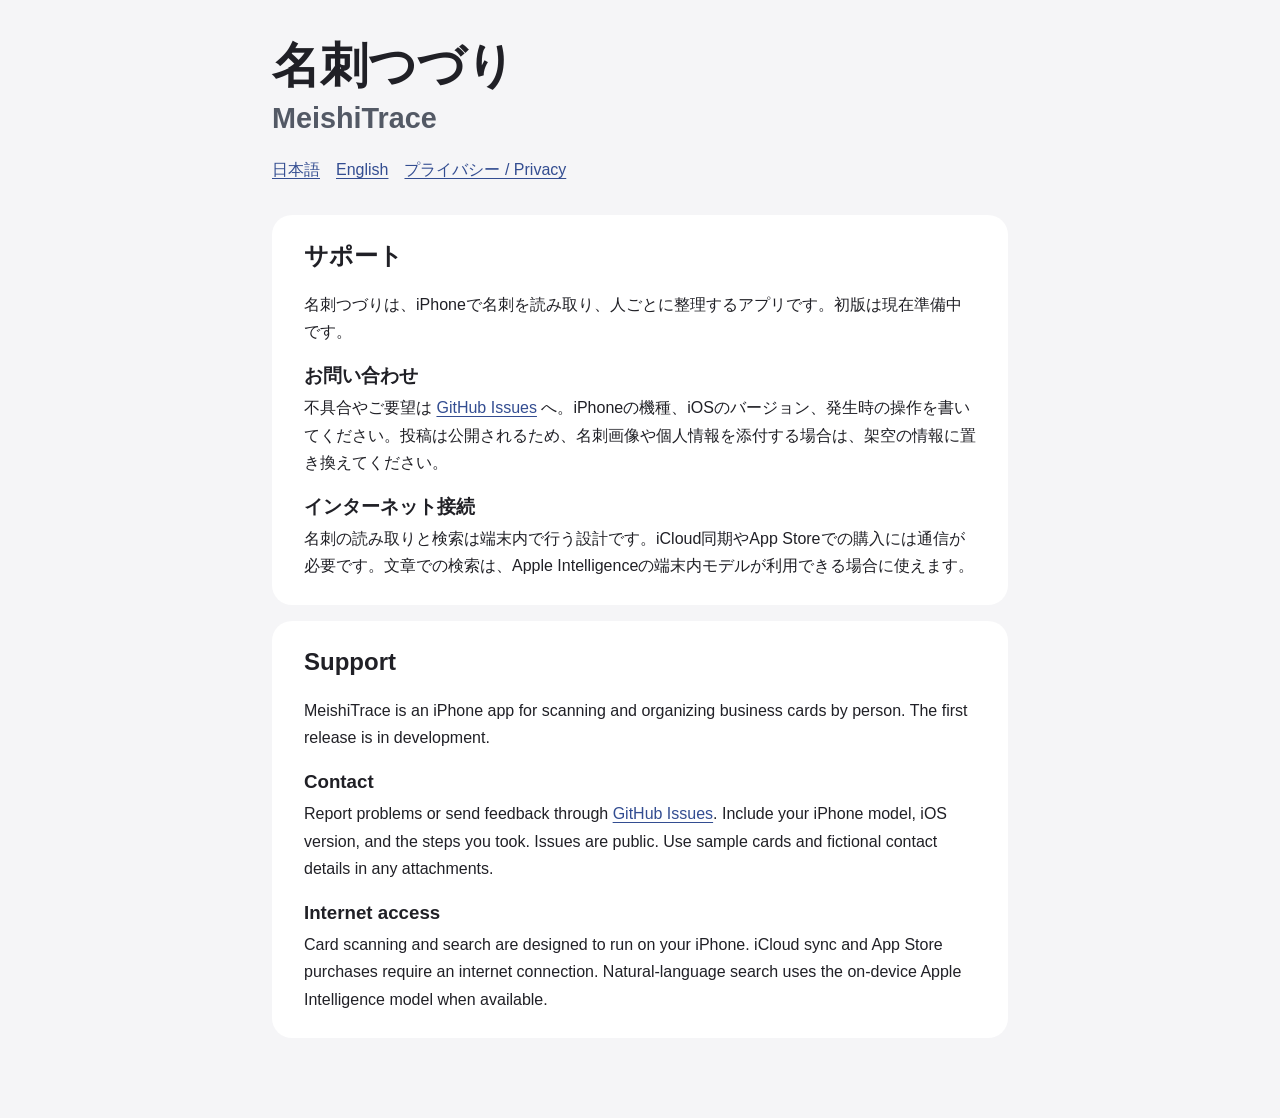
==== docs/index.html @ f522c01e "Publish MeishiTrace support and privacy pages" ====
<!doctype html>
<html lang="ja">
<head>
<meta charset="utf-8">
<meta name="viewport" content="width=device-width, initial-scale=1">
<meta name="description" content="iPhone向け名刺管理アプリ「名刺つづり」のサポートページ">
<title>名刺つづり / MeishiTrace サポート</title>
<link rel="stylesheet" href="style.css">
</head>
<body>
<main>
<header>
<h1>名刺つづり <span lang="en">MeishiTrace</span></h1>
<nav aria-label="ページ内リンク"><a href="#ja">日本語</a><a href="#en" lang="en">English</a><a href="privacy.html">プライバシー / Privacy</a></nav>
</header>
<section id="ja" lang="ja">
<h2>サポート</h2>
<p>名刺つづりは、iPhoneで名刺を読み取り、人ごとに整理するアプリです。初版は現在準備中です。</p>
<h3>お問い合わせ</h3>
<p>不具合やご要望は <a href="https://github.com/oud0n/meishitrace/issues">GitHub Issues</a> へ。iPhoneの機種、iOSのバージョン、発生時の操作を書いてください。投稿は公開されるため、名刺画像や個人情報を添付する場合は、架空の情報に置き換えてください。</p>
<h3>インターネット接続</h3>
<p>名刺の読み取りと検索は端末内で行う設計です。iCloud同期やApp Storeでの購入には通信が必要です。文章での検索は、Apple Intelligenceの端末内モデルが利用できる場合に使えます。</p>
</section>
<section id="en" lang="en">
<h2>Support</h2>
<p>MeishiTrace is an iPhone app for scanning and organizing business cards by person. The first release is in development.</p>
<h3>Contact</h3>
<p>Report problems or send feedback through <a href="https://github.com/oud0n/meishitrace/issues">GitHub Issues</a>. Include your iPhone model, iOS version, and the steps you took. Issues are public. Use sample cards and fictional contact details in any attachments.</p>
<h3>Internet access</h3>
<p>Card scanning and search are designed to run on your iPhone. iCloud sync and App Store purchases require an internet connection. Natural-language search uses the on-device Apple Intelligence model when available.</p>
</section>
</main>
</body>
</html>
---- docs/style.css ----
:root {
  color-scheme: light dark;
  font-family: -apple-system, BlinkMacSystemFont, "Hiragino Sans", "Segoe UI", sans-serif;
  line-height: 1.7;
  background: #f5f5f7;
  color: #202026;
  --card: #fff;
  --accent: #334d91;
  --muted: #535965;
}
body { margin: 0; }
main { max-width: 46rem; margin: auto; padding: 2.25rem 1.25rem 4rem; }
header { margin-bottom: 2rem; }
h1, h2, h3 { line-height: 1.25; }
h1 { font-size: clamp(1.8rem, 5vw, 3rem); margin: 0 0 1.2rem; }
h1 span { display: block; margin-top: .3rem; font-size: .6em; color: var(--muted); }
nav { display: flex; flex-wrap: wrap; gap: 1rem; }
section { background: var(--card); padding: 1.6rem clamp(1.15rem, 4vw, 2rem); border-radius: 1.25rem; margin: 1rem 0; }
h2 { margin-top: 0; }
h3 { margin-bottom: .45rem; }
p { margin: .45rem 0 1.15rem; }
section p:last-child { margin-bottom: 0; }
a { color: var(--accent); text-underline-offset: .19em; }
a:focus-visible { outline: 2px solid var(--accent); outline-offset: 4px; }
@media (prefers-color-scheme: dark) {
  :root { background: #18191d; color: #f1f1f5; --card: #23252b; --accent: #b5c7ff; --muted: #b4b6bf; }
}
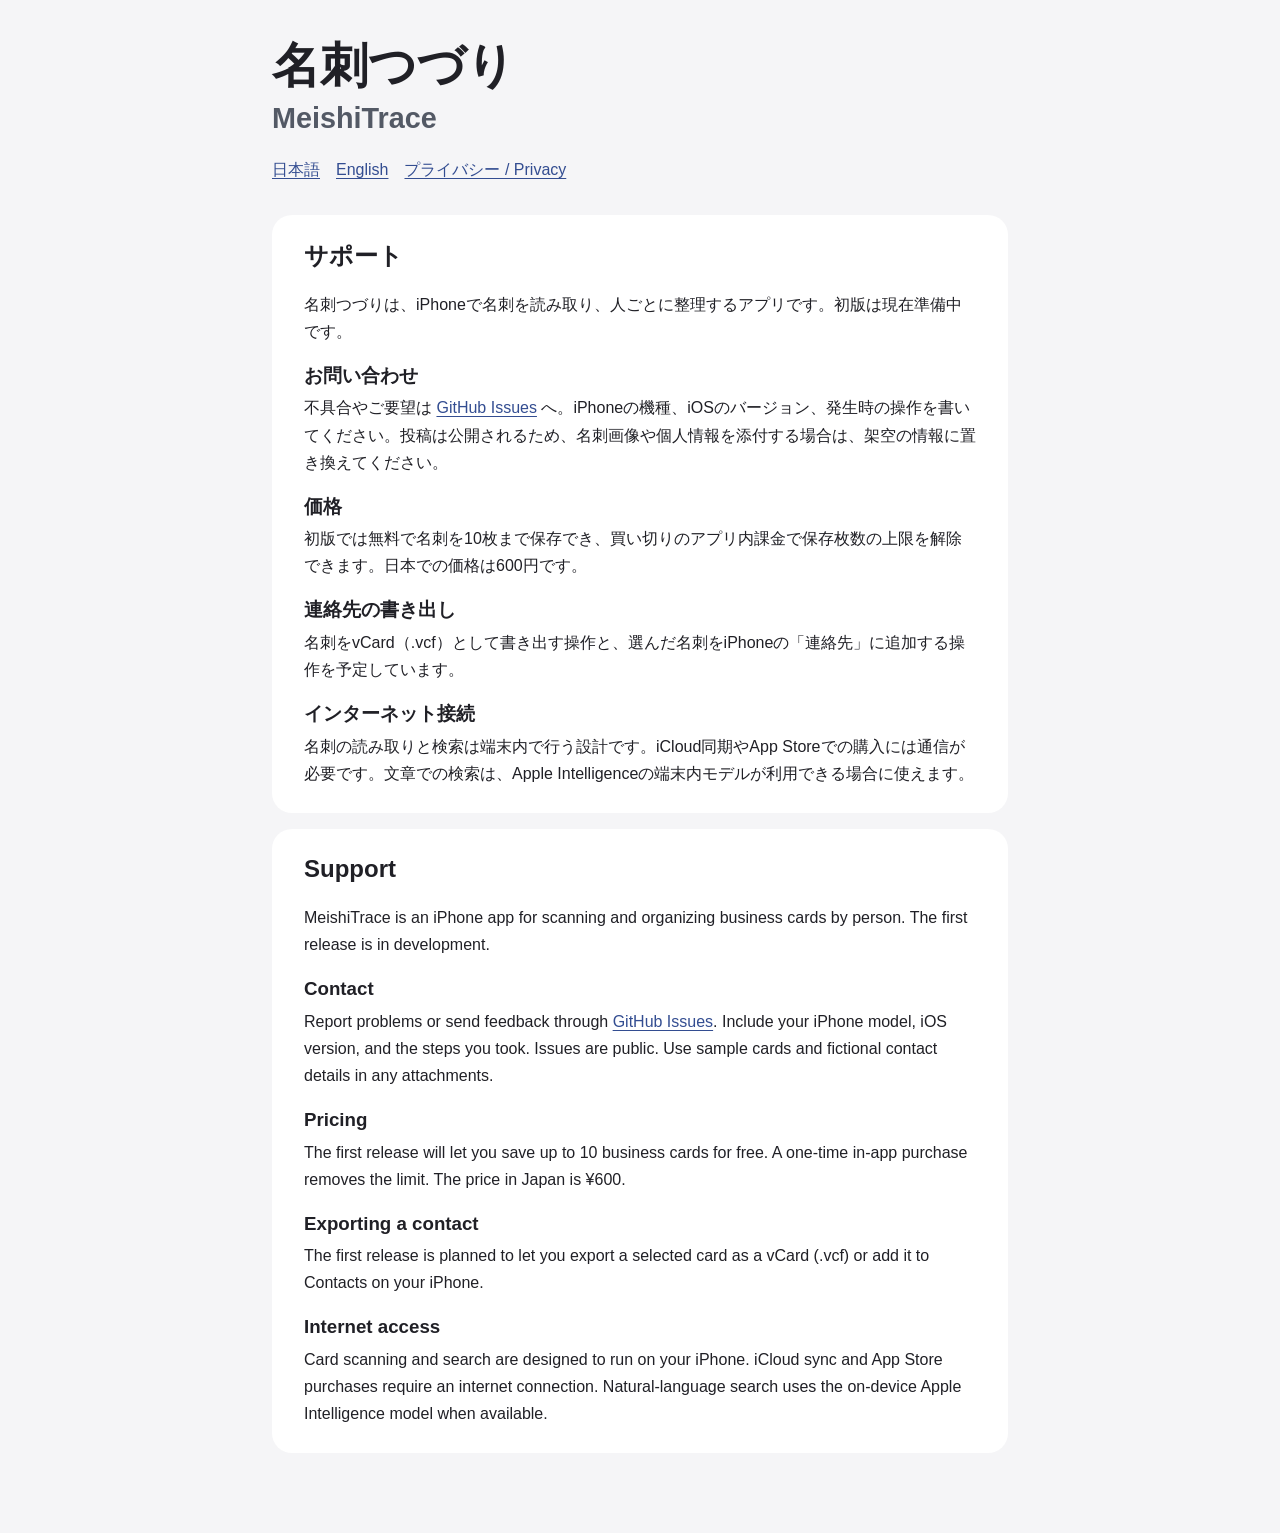
==== commit 472cb0eb: "Document the free limit and contact export" ====
--- a/docs/index.html
+++ b/docs/index.html
@@ -18,6 +18,10 @@
 <p>名刺つづりは、iPhoneで名刺を読み取り、人ごとに整理するアプリです。初版は現在準備中です。</p>
 <h3>お問い合わせ</h3>
 <p>不具合やご要望は <a href="https://github.com/oud0n/meishitrace/issues">GitHub Issues</a> へ。iPhoneの機種、iOSのバージョン、発生時の操作を書いてください。投稿は公開されるため、名刺画像や個人情報を添付する場合は、架空の情報に置き換えてください。</p>
+<h3>価格</h3>
+<p>初版では無料で名刺を10枚まで保存でき、買い切りのアプリ内課金で保存枚数の上限を解除できます。日本での価格は600円です。</p>
+<h3>連絡先の書き出し</h3>
+<p>名刺をvCard（.vcf）として書き出す操作と、選んだ名刺をiPhoneの「連絡先」に追加する操作を予定しています。</p>
 <h3>インターネット接続</h3>
 <p>名刺の読み取りと検索は端末内で行う設計です。iCloud同期やApp Storeでの購入には通信が必要です。文章での検索は、Apple Intelligenceの端末内モデルが利用できる場合に使えます。</p>
 </section>
@@ -26,6 +30,10 @@
 <p>MeishiTrace is an iPhone app for scanning and organizing business cards by person. The first release is in development.</p>
 <h3>Contact</h3>
 <p>Report problems or send feedback through <a href="https://github.com/oud0n/meishitrace/issues">GitHub Issues</a>. Include your iPhone model, iOS version, and the steps you took. Issues are public. Use sample cards and fictional contact details in any attachments.</p>
+<h3>Pricing</h3>
+<p>The first release will let you save up to 10 business cards for free. A one-time in-app purchase removes the limit. The price in Japan is ¥600.</p>
+<h3>Exporting a contact</h3>
+<p>The first release is planned to let you export a selected card as a vCard (.vcf) or add it to Contacts on your iPhone.</p>
 <h3>Internet access</h3>
 <p>Card scanning and search are designed to run on your iPhone. iCloud sync and App Store purchases require an internet connection. Natural-language search uses the on-device Apple Intelligence model when available.</p>
 </section>
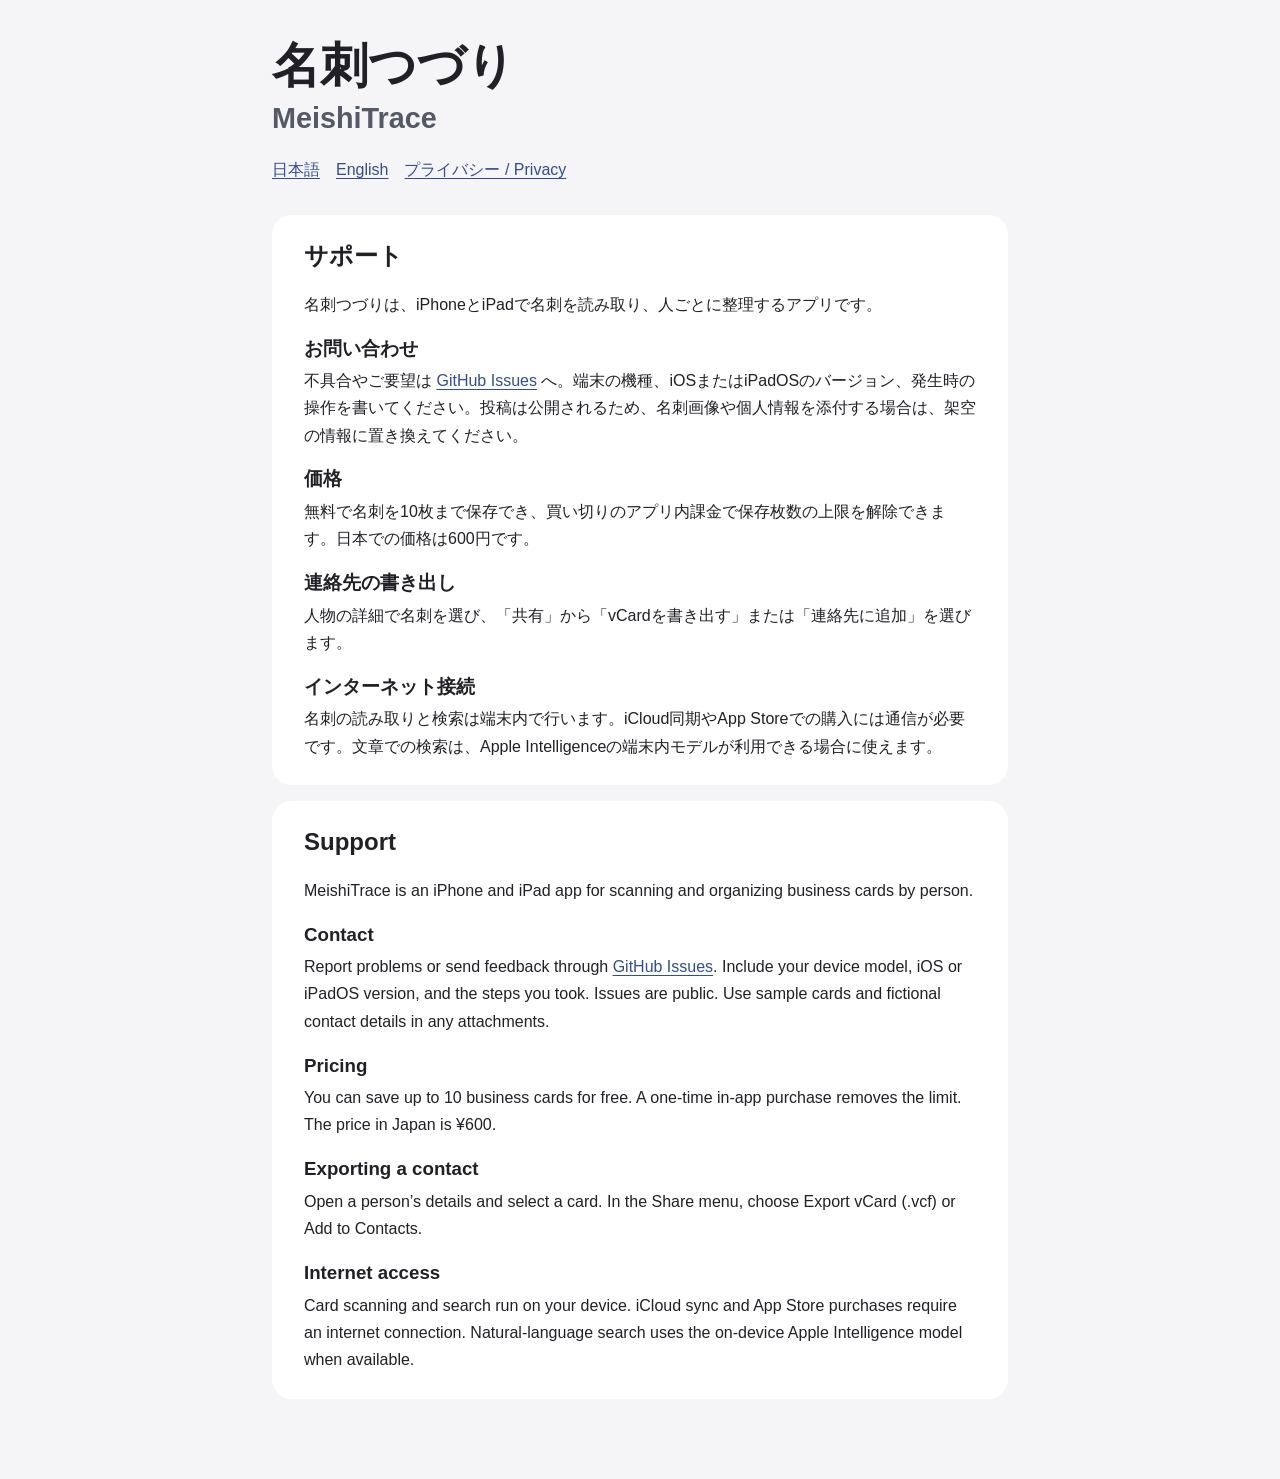
==== commit 69ee46a8: "Align MeishiTrace support and privacy with version 1.0" ====
--- a/docs/index.html
+++ b/docs/index.html
@@ -15,27 +15,27 @@
 </header>
 <section id="ja" lang="ja">
 <h2>サポート</h2>
-<p>名刺つづりは、iPhoneで名刺を読み取り、人ごとに整理するアプリです。初版は現在準備中です。</p>
+<p>名刺つづりは、iPhoneとiPadで名刺を読み取り、人ごとに整理するアプリです。</p>
 <h3>お問い合わせ</h3>
-<p>不具合やご要望は <a href="https://github.com/oud0n/meishitrace/issues">GitHub Issues</a> へ。iPhoneの機種、iOSのバージョン、発生時の操作を書いてください。投稿は公開されるため、名刺画像や個人情報を添付する場合は、架空の情報に置き換えてください。</p>
+<p>不具合やご要望は <a href="https://github.com/oud0n/meishitrace/issues">GitHub Issues</a> へ。端末の機種、iOSまたはiPadOSのバージョン、発生時の操作を書いてください。投稿は公開されるため、名刺画像や個人情報を添付する場合は、架空の情報に置き換えてください。</p>
 <h3>価格</h3>
-<p>初版では無料で名刺を10枚まで保存でき、買い切りのアプリ内課金で保存枚数の上限を解除できます。日本での価格は600円です。</p>
+<p>無料で名刺を10枚まで保存でき、買い切りのアプリ内課金で保存枚数の上限を解除できます。日本での価格は600円です。</p>
 <h3>連絡先の書き出し</h3>
-<p>名刺をvCard（.vcf）として書き出す操作と、選んだ名刺をiPhoneの「連絡先」に追加する操作を予定しています。</p>
+<p>人物の詳細で名刺を選び、「共有」から「vCardを書き出す」または「連絡先に追加」を選びます。</p>
 <h3>インターネット接続</h3>
-<p>名刺の読み取りと検索は端末内で行う設計です。iCloud同期やApp Storeでの購入には通信が必要です。文章での検索は、Apple Intelligenceの端末内モデルが利用できる場合に使えます。</p>
+<p>名刺の読み取りと検索は端末内で行います。iCloud同期やApp Storeでの購入には通信が必要です。文章での検索は、Apple Intelligenceの端末内モデルが利用できる場合に使えます。</p>
 </section>
 <section id="en" lang="en">
 <h2>Support</h2>
-<p>MeishiTrace is an iPhone app for scanning and organizing business cards by person. The first release is in development.</p>
+<p>MeishiTrace is an iPhone and iPad app for scanning and organizing business cards by person.</p>
 <h3>Contact</h3>
-<p>Report problems or send feedback through <a href="https://github.com/oud0n/meishitrace/issues">GitHub Issues</a>. Include your iPhone model, iOS version, and the steps you took. Issues are public. Use sample cards and fictional contact details in any attachments.</p>
+<p>Report problems or send feedback through <a href="https://github.com/oud0n/meishitrace/issues">GitHub Issues</a>. Include your device model, iOS or iPadOS version, and the steps you took. Issues are public. Use sample cards and fictional contact details in any attachments.</p>
 <h3>Pricing</h3>
-<p>The first release will let you save up to 10 business cards for free. A one-time in-app purchase removes the limit. The price in Japan is ¥600.</p>
+<p>You can save up to 10 business cards for free. A one-time in-app purchase removes the limit. The price in Japan is ¥600.</p>
 <h3>Exporting a contact</h3>
-<p>The first release is planned to let you export a selected card as a vCard (.vcf) or add it to Contacts on your iPhone.</p>
+<p>Open a person’s details and select a card. In the Share menu, choose Export vCard (.vcf) or Add to Contacts.</p>
 <h3>Internet access</h3>
-<p>Card scanning and search are designed to run on your iPhone. iCloud sync and App Store purchases require an internet connection. Natural-language search uses the on-device Apple Intelligence model when available.</p>
+<p>Card scanning and search run on your device. iCloud sync and App Store purchases require an internet connection. Natural-language search uses the on-device Apple Intelligence model when available.</p>
 </section>
 </main>
 </body>
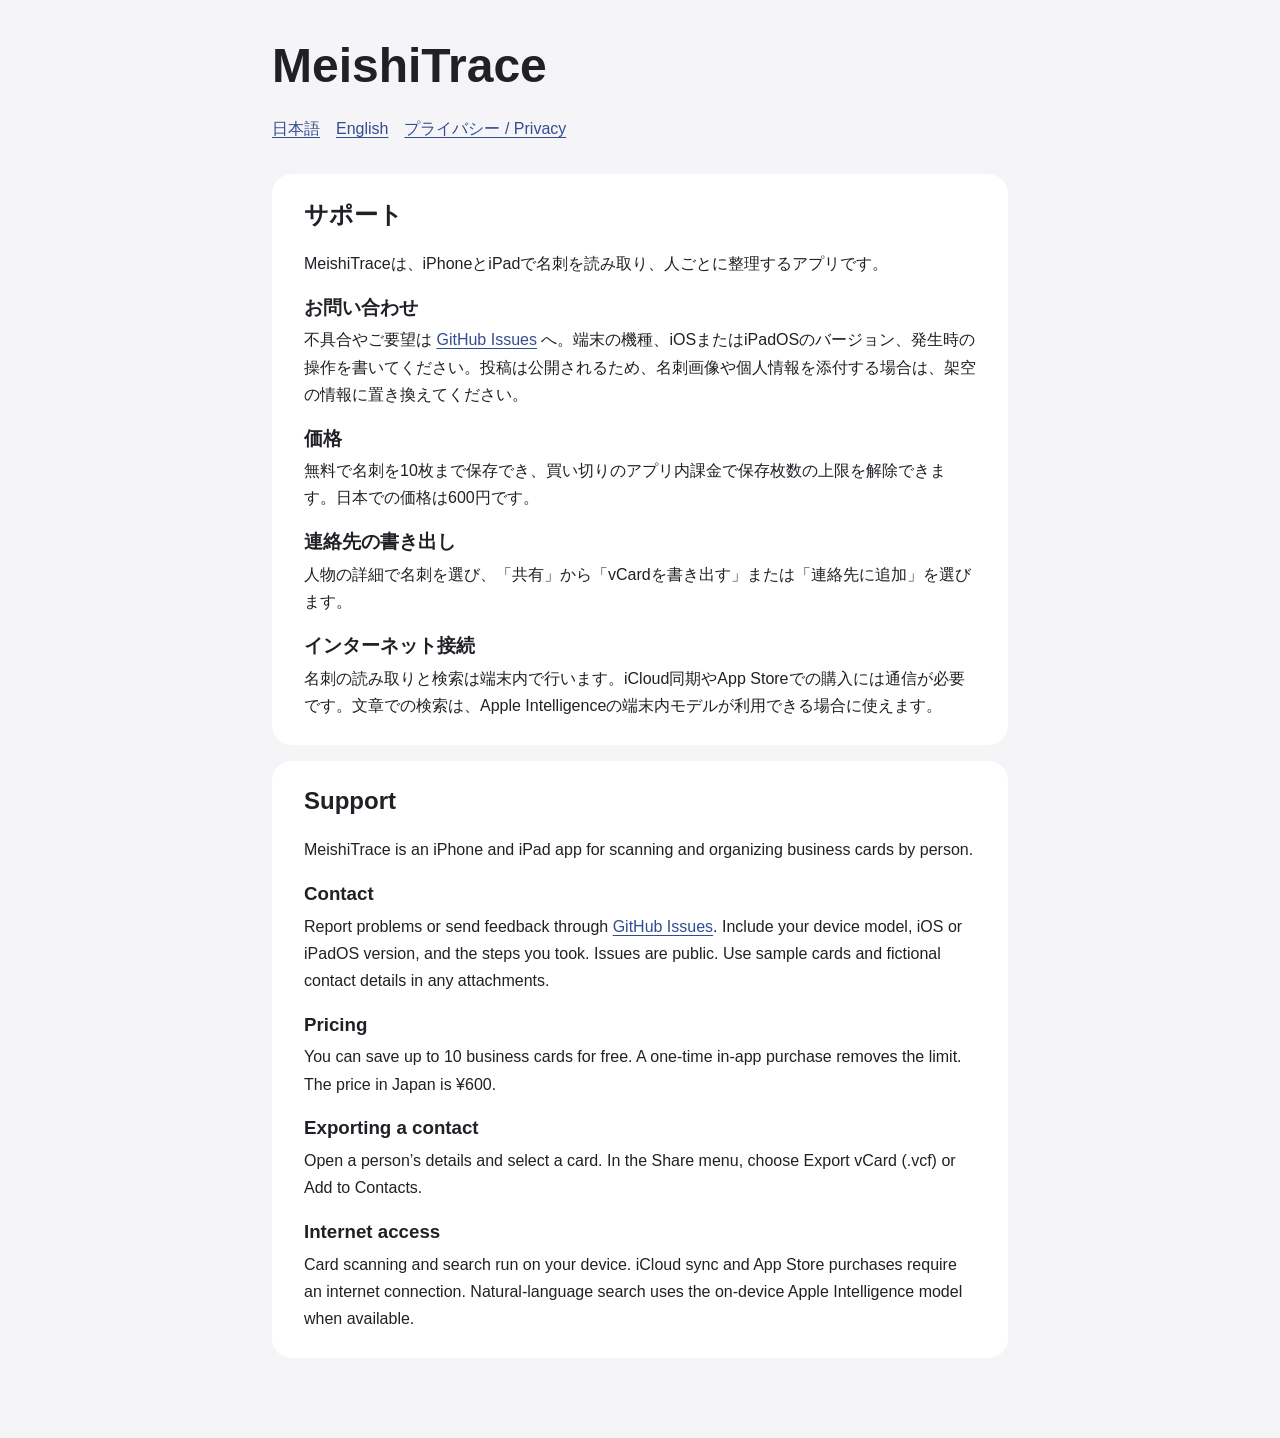
==== commit 8454d0de: "Rename the app to MeishiTrace in Japanese too Co-Authored-By: Claude Opus 5.5 <noreply@anthropic.com" ====
--- a/docs/index.html
+++ b/docs/index.html
@@ -3,19 +3,19 @@
 <head>
 <meta charset="utf-8">
 <meta name="viewport" content="width=device-width, initial-scale=1">
-<meta name="description" content="iPhone向け名刺管理アプリ「名刺つづり」のサポートページ">
-<title>名刺つづり / MeishiTrace サポート</title>
+<meta name="description" content="iPhone向け名刺管理アプリ「MeishiTrace」のサポートページ">
+<title>MeishiTrace サポート</title>
 <link rel="stylesheet" href="style.css">
 </head>
 <body>
 <main>
 <header>
-<h1>名刺つづり <span lang="en">MeishiTrace</span></h1>
+<h1>MeishiTrace</h1>
 <nav aria-label="ページ内リンク"><a href="#ja">日本語</a><a href="#en" lang="en">English</a><a href="privacy.html">プライバシー / Privacy</a></nav>
 </header>
 <section id="ja" lang="ja">
 <h2>サポート</h2>
-<p>名刺つづりは、iPhoneとiPadで名刺を読み取り、人ごとに整理するアプリです。</p>
+<p>MeishiTraceは、iPhoneとiPadで名刺を読み取り、人ごとに整理するアプリです。</p>
 <h3>お問い合わせ</h3>
 <p>不具合やご要望は <a href="https://github.com/oud0n/meishitrace/issues">GitHub Issues</a> へ。端末の機種、iOSまたはiPadOSのバージョン、発生時の操作を書いてください。投稿は公開されるため、名刺画像や個人情報を添付する場合は、架空の情報に置き換えてください。</p>
 <h3>価格</h3>
